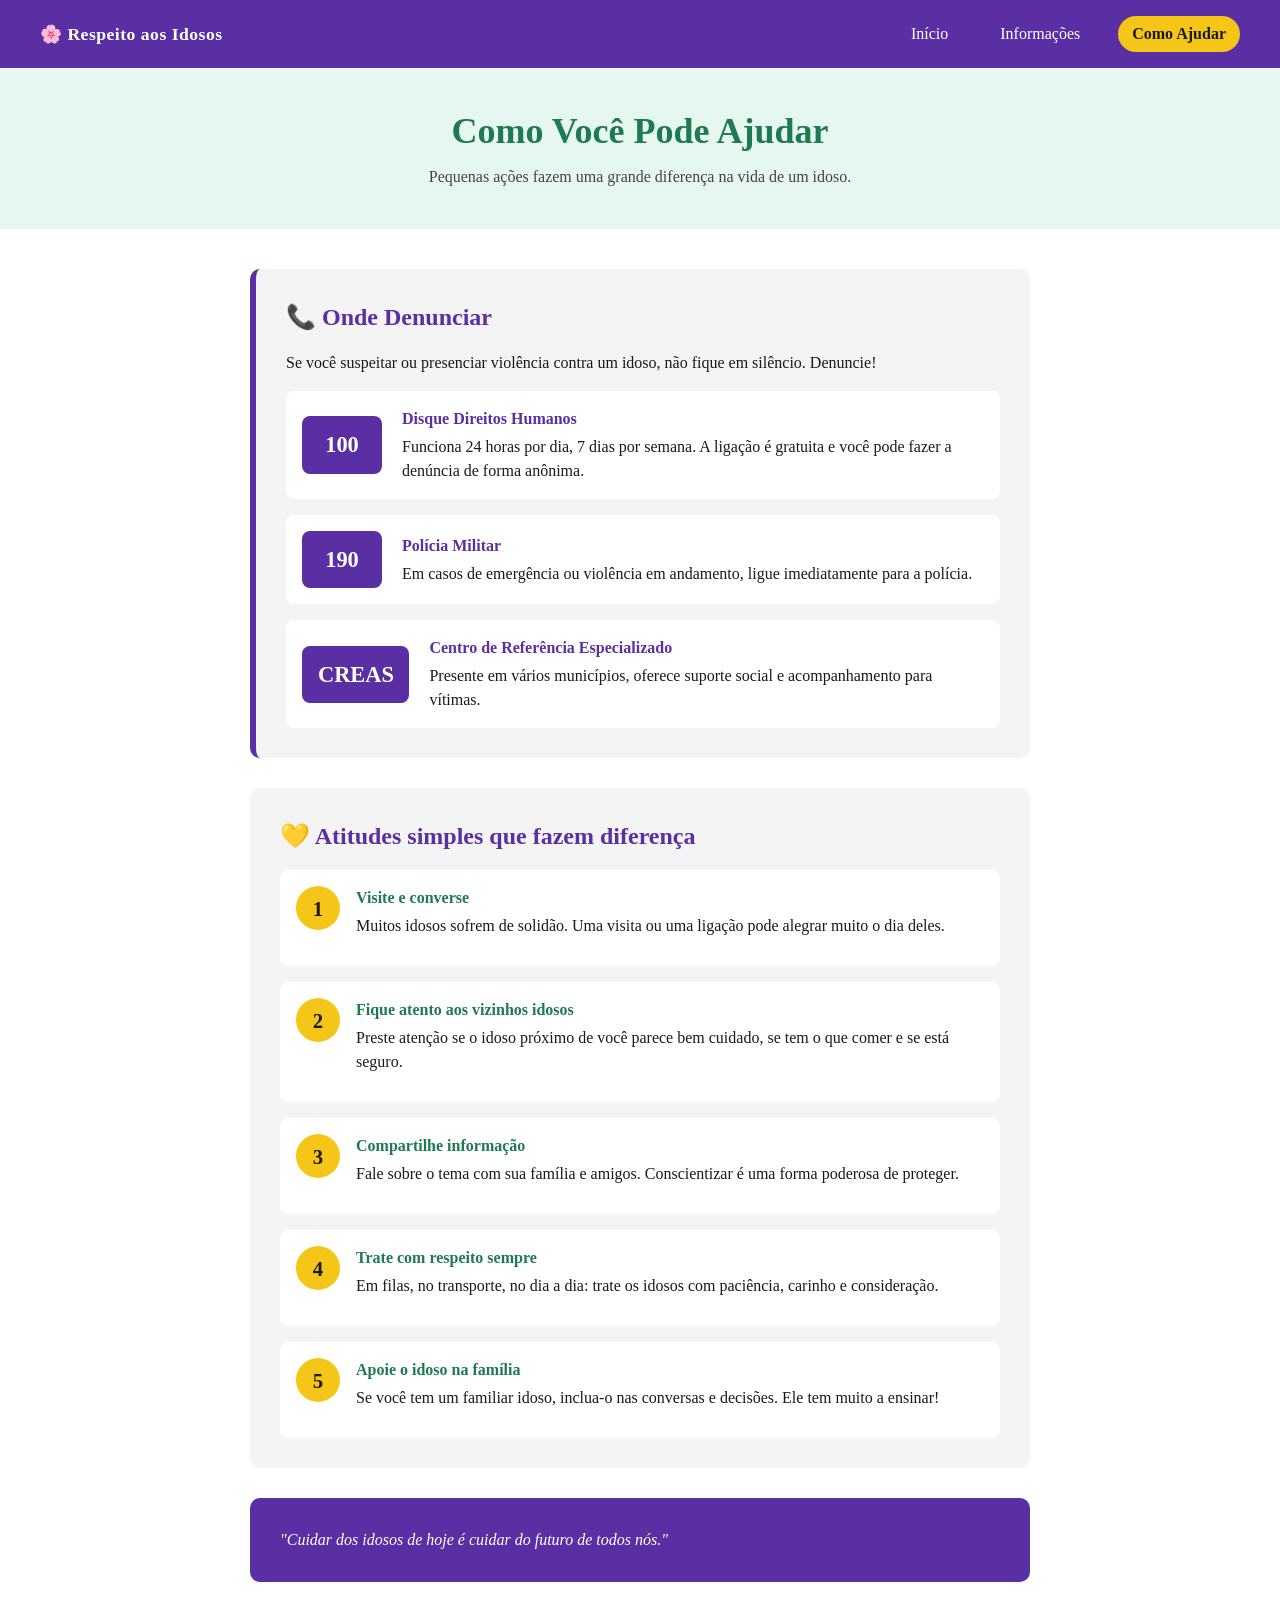
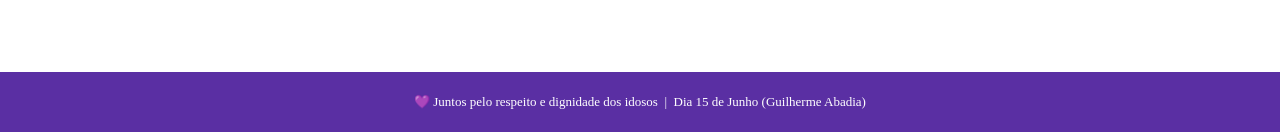
==== ajuda.html @ 71cfc262 "Add files via upload" ====
<!DOCTYPE html>
<html lang="pt-br">
<head>
  <meta charset="UTF-8" />
  <meta name="viewport" content="width=device-width, initial-scale=1.0" />
  <title>Como Ajudar - Violência Contra Idosos</title>
  <link rel="stylesheet" href="estilo.css" />
</head>
<body>

  <!-- CABEÇALHO / MENU -->
  <header>
    <div class="logo">🌸 Respeito aos Idosos</div>
    <nav>
      <a href="index.html">Início</a>
      <a href="informacoes.html">Informações</a>
      <a href="ajuda.html" class="ativo">Como Ajudar</a>
    </nav>
  </header>

  <!-- TÍTULO DA PÁGINA -->
  <section class="titulo-pagina titulo-verde">
    <h1>Como Você Pode Ajudar</h1>
    <p>Pequenas ações fazem uma grande diferença na vida de um idoso.</p>
  </section>

  <!-- CONTEÚDO PRINCIPAL -->
  <section class="conteudo">

    <!-- DENÚNCIA -->
    <div class="bloco destaque-roxo">
      <h2>📞 Onde Denunciar</h2>
      <p>Se você suspeitar ou presenciar violência contra um idoso, não fique em silêncio. Denuncie!</p>

      <div class="contatos">
        <div class="contato-card">
          <div class="contato-numero">100</div>
          <div class="contato-info">
            <strong>Disque Direitos Humanos</strong>
            <p>Funciona 24 horas por dia, 7 dias por semana. A ligação é gratuita e você pode fazer a denúncia de forma anônima.</p>
          </div>
        </div>

        <div class="contato-card">
          <div class="contato-numero">190</div>
          <div class="contato-info">
            <strong>Polícia Militar</strong>
            <p>Em casos de emergência ou violência em andamento, ligue imediatamente para a polícia.</p>
          </div>
        </div>

        <div class="contato-card">
          <div class="contato-numero">CREAS</div>
          <div class="contato-info">
            <strong>Centro de Referência Especializado</strong>
            <p>Presente em vários municípios, oferece suporte social e acompanhamento para vítimas.</p>
          </div>
        </div>
      </div>
    </div>

    <!-- ATITUDES DO DIA A DIA -->
    <div class="bloco">
      <h2>💛 Atitudes simples que fazem diferença</h2>
      <div class="acoes">

        <div class="acao">
          <span class="acao-num">1</span>
          <div>
            <h3>Visite e converse</h3>
            <p>Muitos idosos sofrem de solidão. Uma visita ou uma ligação pode alegrar muito o dia deles.</p>
          </div>
        </div>

        <div class="acao">
          <span class="acao-num">2</span>
          <div>
            <h3>Fique atento aos vizinhos idosos</h3>
            <p>Preste atenção se o idoso próximo de você parece bem cuidado, se tem o que comer e se está seguro.</p>
          </div>
        </div>

        <div class="acao">
          <span class="acao-num">3</span>
          <div>
            <h3>Compartilhe informação</h3>
            <p>Fale sobre o tema com sua família e amigos. Conscientizar é uma forma poderosa de proteger.</p>
          </div>
        </div>

        <div class="acao">
          <span class="acao-num">4</span>
          <div>
            <h3>Trate com respeito sempre</h3>
            <p>Em filas, no transporte, no dia a dia: trate os idosos com paciência, carinho e consideração.</p>
          </div>
        </div>

        <div class="acao">
          <span class="acao-num">5</span>
          <div>
            <h3>Apoie o idoso na família</h3>
            <p>Se você tem um familiar idoso, inclua-o nas conversas e decisões. Ele tem muito a ensinar!</p>
          </div>
        </div>

      </div>
    </div>

    <!-- FRASE FINAL -->
    <div class="bloco frase-final">
      <p>"Cuidar dos idosos de hoje é cuidar do futuro de todos nós."</p>
    </div>

  </section>

  <!-- RODAPÉ -->
  <footer>
    <p>💜 Juntos pelo respeito e dignidade dos idosos &nbsp;|&nbsp; Dia 15 de Junho   (Guilherme Abadia)</p>
  </footer>

</body>
</html>
---- estilo.css ----
/* ================================
   RESET BÁSICO
   ================================ */
* {
  margin: 0;
  padding: 0;
  box-sizing: border-box;
}

/* ================================
   VARIÁVEIS DE COR
   ================================ */
:root {
  --roxo:       #5a2fa3;   /* contraste alto no branco */
  --roxo-claro: #ede8f8;
  --amarelo:    #c98a00;   /* evitado em texto pequeno; usado só em fundo */
  --amarelo-bg: #f5c518;
  --verde:      #1e7a50;
  --verde-claro:#e6f7ef;
  --cinza:      #f4f4f4;
  --texto:      #1a1a1a;   /* tom escuro mas não preto puro — regra WCAG */
  --texto-sec:  #444444;   /* texto secundário */
  --branco:     #ffffff;
}

/* ================================
   CORPO DA PÁGINA
   A. Escala: body = 16px (mínimo acessibilidade)
   B. Cor: #1A1A1A (não preto puro)
   C. Line-height: 1.5 (entre 1.4 e 1.6)
   C. Alinhamento: esquerda obrigatório em parágrafos
   ================================ */
body {
  font-family: Georgia, serif;
  font-size: 16px;          /* A. Body mínimo */
  color: var(--texto);      /* B. Não preto puro */
  background-color: var(--branco);
  line-height: 1.5;         /* C. Entre 1.4 e 1.6 */
  text-align: left;         /* C. Alinhamento esquerda */
}

/* ================================
   CABEÇALHO E MENU
   ================================ */
header {
  background-color: var(--roxo);
  color: var(--branco);
  padding: 16px 40px;
  display: flex;
  align-items: center;
  justify-content: space-between;
  flex-wrap: wrap;
  gap: 12px;
}

.logo {
  font-size: 1.1rem;        /* ~18px — dentro da escala */
  font-weight: bold;
  letter-spacing: 0.5px;
  text-align: left;
}

nav {
  display: flex;
  gap: 24px;
}

nav a {
  color: var(--branco);
  text-decoration: none;
  font-size: 1rem;          /* 16px */
  padding: 6px 14px;
  border-radius: 20px;
  transition: background-color 0.3s;
}

nav a:hover {
  background-color: rgba(255, 255, 255, 0.2);
}

nav a.ativo {
  background-color: var(--amarelo-bg);
  color: var(--texto);
  font-weight: bold;
}

/* ================================
   BANNER — PÁGINA INICIAL
   ================================ */
.banner {
  background-color: var(--roxo-claro);
  padding: 60px 40px;
  display: flex;
  align-items: center;
  justify-content: space-between;
  flex-wrap: wrap;
  gap: 30px;
}

.banner-conteudo {
  max-width: 560px;
  text-align: left;         /* C. Esquerda em bloco de texto */
}

.data-destaque {
  font-size: 1rem;          /* 16px */
  color: var(--roxo);
  font-weight: bold;
  text-transform: uppercase;
  letter-spacing: 1px;
  margin-bottom: 10px;
  text-align: left;
}

/* A. H1: entre 32px e 40px */
.banner h1 {
  font-size: 2.25rem;       /* 36px — dentro de 32-40px */
  color: var(--roxo);
  margin-bottom: 16px;
  line-height: 1.3;
  text-align: left;         /* C. Título curto pode ser esquerda */
}

.subtitulo {
  font-size: 1rem;          /* 16px */
  color: var(--texto-sec);
  margin-bottom: 28px;
  text-align: left;
  line-height: 1.5;
}

.botao {
  display: inline-block;
  background-color: var(--roxo);
  color: var(--branco);
  padding: 12px 30px;
  border-radius: 25px;
  text-decoration: none;
  font-size: 1rem;          /* 16px */
  transition: background-color 0.3s;
  /* C. Botão curto — texto centralizado é ok */
  text-align: center;
}

.botao:hover {
  background-color: #451f85;
}

.banner-imagem {
  display: flex;
  justify-content: center;
}

.circulo-decorativo {
  width: 180px;
  height: 180px;
  background-color: var(--roxo);
  border-radius: 50%;
  display: flex;
  align-items: center;
  justify-content: center;
  font-size: 4rem;
}

/* ================================
   SEÇÃO DE CARDS
   ================================ */
.cards-secao {
  padding: 50px 40px;
  text-align: left;
}

/* A. H2: entre 24px e 28px */
.cards-secao h2 {
  font-size: 1.625rem;      /* 26px — dentro de 24-28px */
  color: var(--roxo);
  margin-bottom: 30px;
  text-align: center;       /* C. Título curto — centralizado ok */
}

.cards {
  display: flex;
  gap: 24px;
  justify-content: center;
  flex-wrap: wrap;
}

.card {
  background-color: var(--cinza);
  border-top: 4px solid var(--roxo);
  border-radius: 10px;
  padding: 28px 24px;
  width: 260px;
  text-align: left;         /* C. Conteúdo alinhado à esquerda */
}

.card-icone {
  font-size: 2.5rem;
  margin-bottom: 14px;
}

.card h3 {
  font-size: 1rem;          /* 16px */
  color: var(--roxo);
  margin-bottom: 10px;
  font-weight: bold;
}

.card p {
  font-size: 1rem;          /* 16px */
  color: var(--texto-sec);
  line-height: 1.5;
}

/* ================================
   TÍTULO DAS PÁGINAS INTERNAS
   ================================ */
.titulo-pagina {
  background-color: var(--roxo-claro);
  padding: 40px;
  text-align: left;
}

/* A. H1: entre 32px e 40px */
.titulo-pagina h1 {
  font-size: 2.25rem;       /* 36px */
  color: var(--roxo);
  margin-bottom: 10px;
  line-height: 1.3;
  text-align: center;       /* C. Título curto — centralizado ok */
}

.titulo-pagina p {
  font-size: 1rem;          /* 16px */
  color: var(--texto-sec);
  text-align: center;       /* legenda curta do título */
  line-height: 1.5;
}

.titulo-verde {
  background-color: var(--verde-claro);
}

.titulo-verde h1 {
  color: var(--verde);
}

/* ================================
   CONTEÚDO / BLOCOS
   ================================ */
.conteudo {
  padding: 40px;
  max-width: 860px;
  margin: 0 auto;
}

.bloco {
  background-color: var(--cinza);
  border-radius: 10px;
  padding: 30px;
  margin-bottom: 30px;
  text-align: left;         /* C. Sempre esquerda em blocos de texto */
}

/* A. H2: entre 24px e 28px */
.bloco h2 {
  font-size: 1.5rem;        /* 24px */
  color: var(--roxo);
  margin-bottom: 16px;
  text-align: left;
}

.bloco p {
  margin-bottom: 12px;
  font-size: 1rem;          /* 16px */
  line-height: 1.5;
  text-align: left;         /* C. Parágrafo SEMPRE à esquerda */
}

/* ================================
   LISTA DE TIPOS (página informações)
   ================================ */
.lista-tipos {
  display: flex;
  flex-direction: column;
  gap: 18px;
}

.tipo {
  display: flex;
  align-items: flex-start;
  gap: 16px;
  background-color: var(--branco);
  border-radius: 8px;
  padding: 16px;
  text-align: left;
}

.tipo-icone {
  font-size: 2rem;
  flex-shrink: 0;
}

.tipo h3 {
  font-size: 1rem;          /* 16px */
  color: var(--roxo);
  margin-bottom: 4px;
  font-weight: bold;
}

.tipo p {
  font-size: 1rem;
  line-height: 1.5;
  text-align: left;
}

/* LISTA DE SINAIS */
.lista-sinais {
  list-style: none;
  padding: 0;
}

.lista-sinais li {
  padding: 10px 0;
  border-bottom: 1px solid #ddd;
  font-size: 1rem;          /* 16px */
  line-height: 1.5;
  text-align: left;
}

.lista-sinais li::before {
  content: "⚠️ ";
}

.lista-sinais li:last-child {
  border-bottom: none;
}

/* ================================
   CONTATOS (página ajuda)
   ================================ */
.destaque-roxo {
  border-left: 6px solid var(--roxo);
}

.contatos {
  display: flex;
  flex-direction: column;
  gap: 16px;
  margin-top: 16px;
}

.contato-card {
  display: flex;
  align-items: center;
  gap: 20px;
  background-color: var(--branco);
  border-radius: 8px;
  padding: 16px;
  text-align: left;
}

.contato-numero {
  background-color: var(--roxo);
  color: var(--branco);
  font-size: 1.4rem;
  font-weight: bold;
  border-radius: 8px;
  padding: 12px 16px;
  text-align: center;       /* C. Número curto — centralizado ok */
  min-width: 80px;
}

.contato-info strong {
  display: block;
  color: var(--roxo);
  margin-bottom: 4px;
  font-size: 1rem;
}

.contato-info p {
  font-size: 1rem;          /* 16px mínimo */
  margin: 0;
  line-height: 1.5;
  text-align: left;
}

/* ================================
   AÇÕES (página ajuda)
   ================================ */
.acoes {
  display: flex;
  flex-direction: column;
  gap: 16px;
}

.acao {
  display: flex;
  align-items: flex-start;
  gap: 16px;
  background-color: var(--branco);
  border-radius: 8px;
  padding: 16px;
  text-align: left;
}

.acao-num {
  background-color: var(--amarelo-bg);
  color: var(--texto);
  font-size: 1.3rem;
  font-weight: bold;
  border-radius: 50%;
  width: 44px;
  height: 44px;
  display: flex;
  align-items: center;
  justify-content: center;  /* C. Número curto — centralizado ok */
  flex-shrink: 0;
}

.acao h3 {
  font-size: 1rem;          /* 16px */
  color: var(--verde);
  margin-bottom: 4px;
  font-weight: bold;
}

.acao p {
  font-size: 1rem;
  line-height: 1.5;
  text-align: left;
}

/* FRASE FINAL */
.frase-final {
  background-color: var(--roxo);
  text-align: center;       /* C. Frase curta decorativa — centralizada ok */
}

.frase-final p {
  color: var(--branco);
  font-size: 1rem;          /* 16px */
  font-style: italic;
  margin: 0;
  line-height: 1.5;
}

/* ================================
   RODAPÉ
   A. Footer: 12px - 14px
   ================================ */
footer {
  background-color: var(--roxo);
  color: var(--branco);
  text-align: center;
  padding: 20px;
  font-size: 0.8125rem;     /* 13px — dentro de 12-14px */
  margin-top: 20px;
  line-height: 1.5;
}
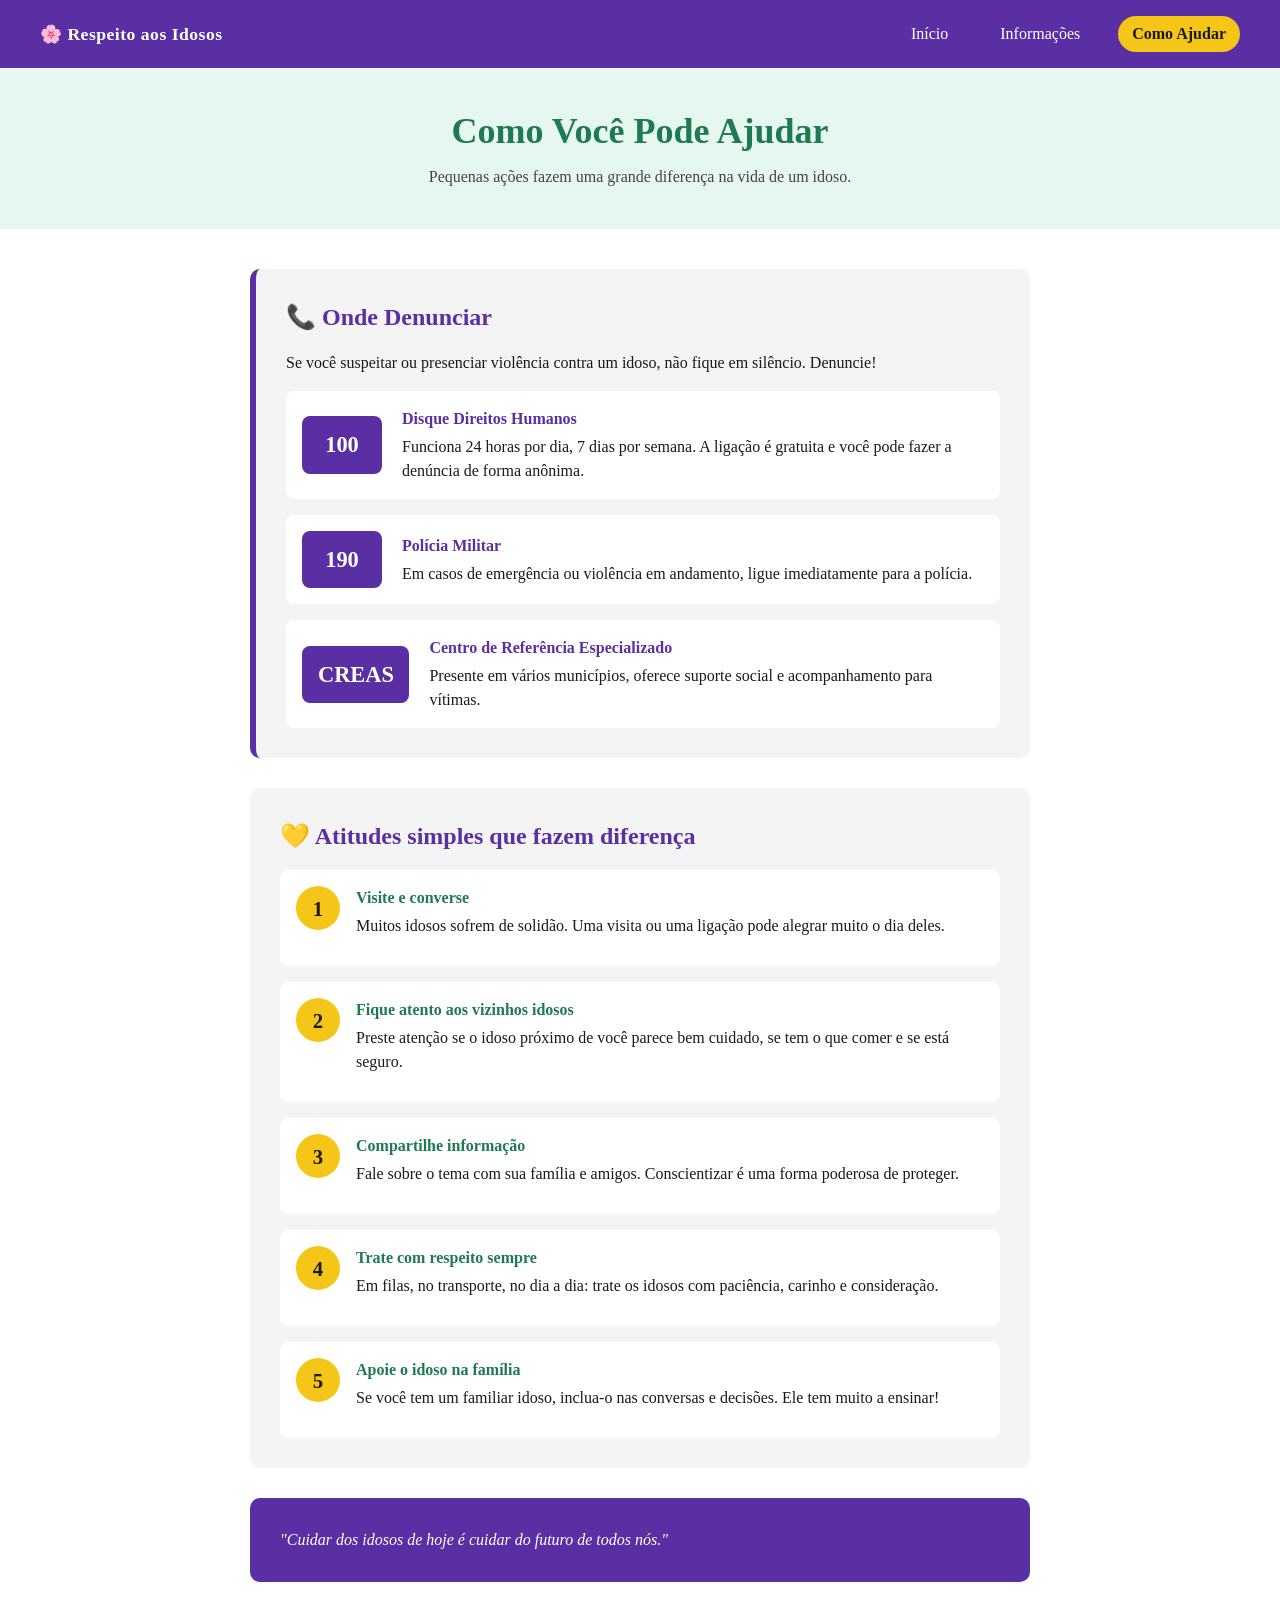
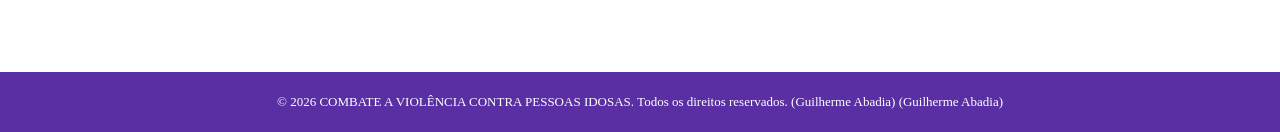
==== commit 175ff661: "Update ajuda.html" ====
--- a/ajuda.html
+++ b/ajuda.html
@@ -116,7 +116,7 @@
 
   <!-- RODAPÉ -->
   <footer>
-    <p>💜 Juntos pelo respeito e dignidade dos idosos &nbsp;|&nbsp; Dia 15 de Junho   (Guilherme Abadia)</p>
+    <p>&copy; 2026 COMBATE A VIOLÊNCIA CONTRA PESSOAS IDOSAS. Todos os direitos reservados.  (Guilherme Abadia) (Guilherme Abadia)</p>
   </footer>
 
 </body>
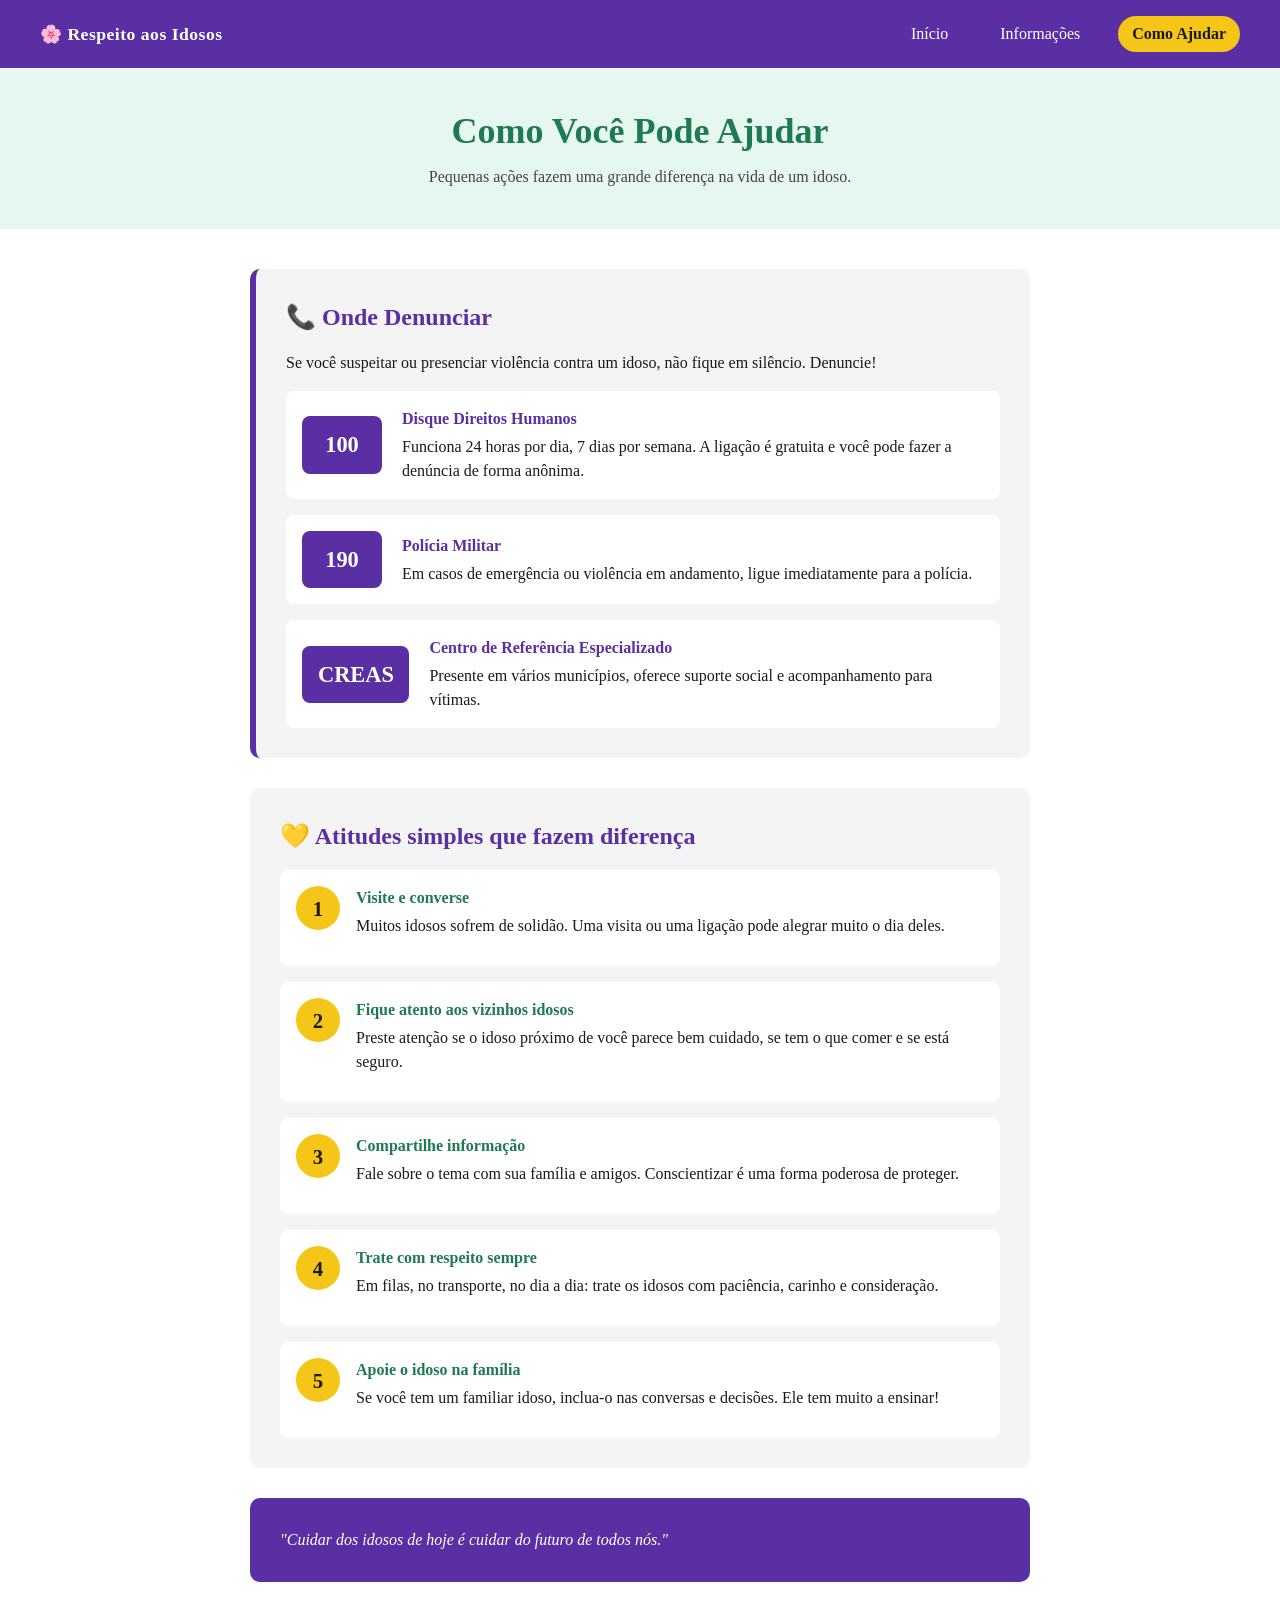
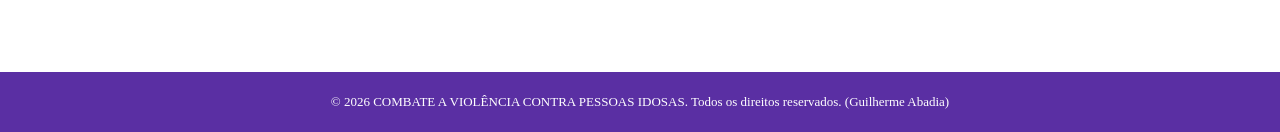
==== commit 89b7c80d: "Update ajuda.html" ====
--- a/ajuda.html
+++ b/ajuda.html
@@ -116,7 +116,7 @@
 
   <!-- RODAPÉ -->
   <footer>
-    <p>&copy; 2026 COMBATE A VIOLÊNCIA CONTRA PESSOAS IDOSAS. Todos os direitos reservados.  (Guilherme Abadia) (Guilherme Abadia)</p>
+    <p>&copy; 2026 COMBATE A VIOLÊNCIA CONTRA PESSOAS IDOSAS. Todos os direitos reservados.  (Guilherme Abadia)</p>
   </footer>
 
 </body>
